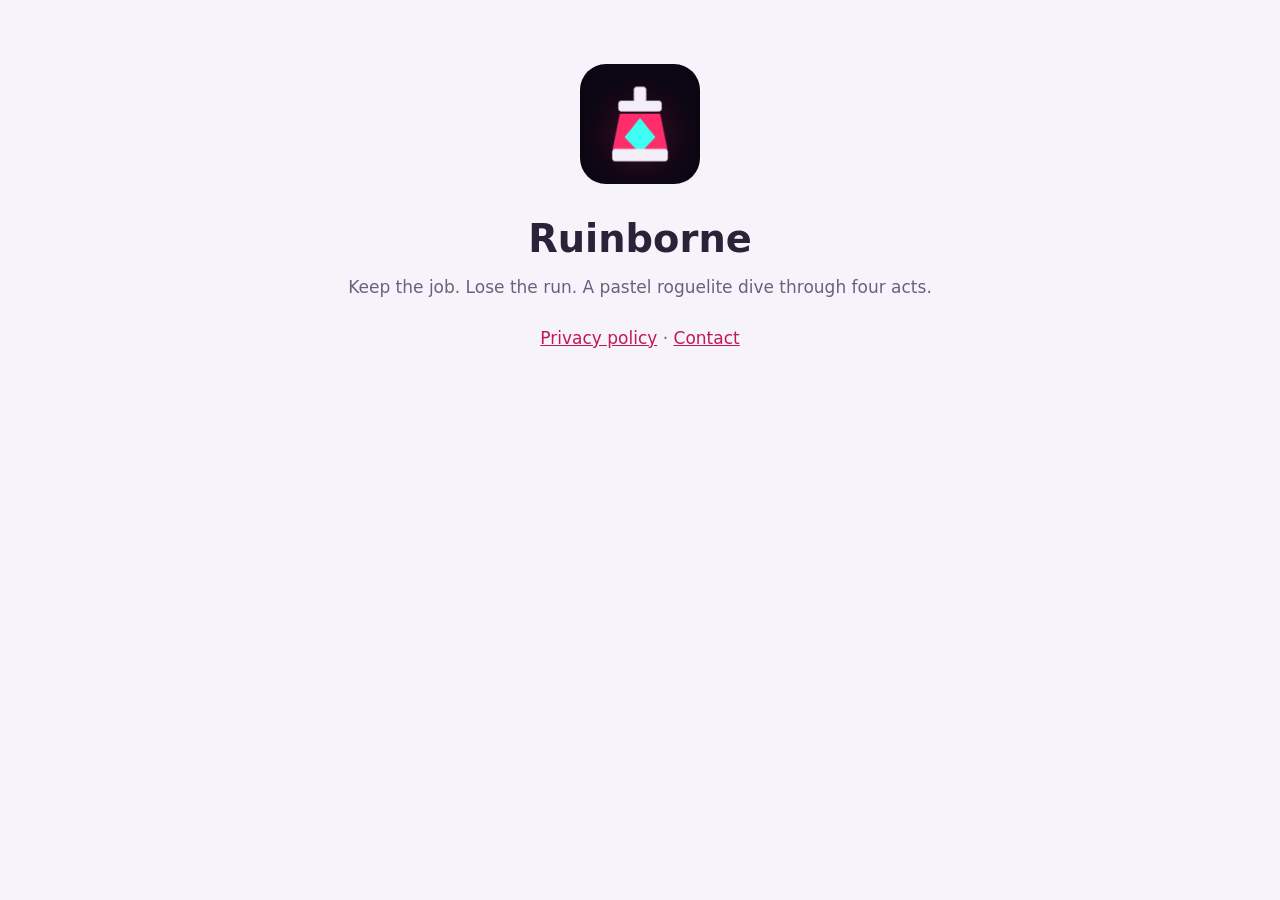
==== index.html @ c43fbe60 "Ruinborne site: landing page and privacy policy Co-Authored-By: Claude Opus 5.5 <noreply@anthropic.c" ====
<!doctype html>
<html lang="en">
<head>
<meta charset="utf-8" />
<meta name="viewport" content="width=device-width, initial-scale=1" />
<title>Ruinborne</title>
<link rel="icon" href="icon.png" />
<style>
  :root { --bg: #f7f3fa; --ink: #2a2238; --soft: #6b6080; --accent: #c2185b; }
  @media (prefers-color-scheme: dark) { :root { --bg: #221c30; --ink: #f4eef8; --soft: #b9adc9; --accent: #ff7aa2; } }
  body { margin: 0; background: var(--bg); color: var(--ink); font: 17px/1.6 system-ui, -apple-system, "Segoe UI", sans-serif; }
  main { max-width: 680px; margin: 0 auto; padding: 64px 16px; text-align: center; }
  img { width: 120px; height: 120px; border-radius: 26px; }
  h1 { font-size: 2.4rem; margin: 16px 0 4px; }
  p { color: var(--soft); margin: 0 0 24px; }
  a { color: var(--accent); }
</style>
</head>
<body>
<main>
  <img src="icon.png" alt="Ruinborne icon" />
  <h1>Ruinborne</h1>
  <p>Keep the job. Lose the run. A pastel roguelite dive through four acts.</p>
  <p><a href="privacy.html">Privacy policy</a> · <a href="mailto:dylthesage@gmail.com">Contact</a></p>
</main>
</body>
</html>
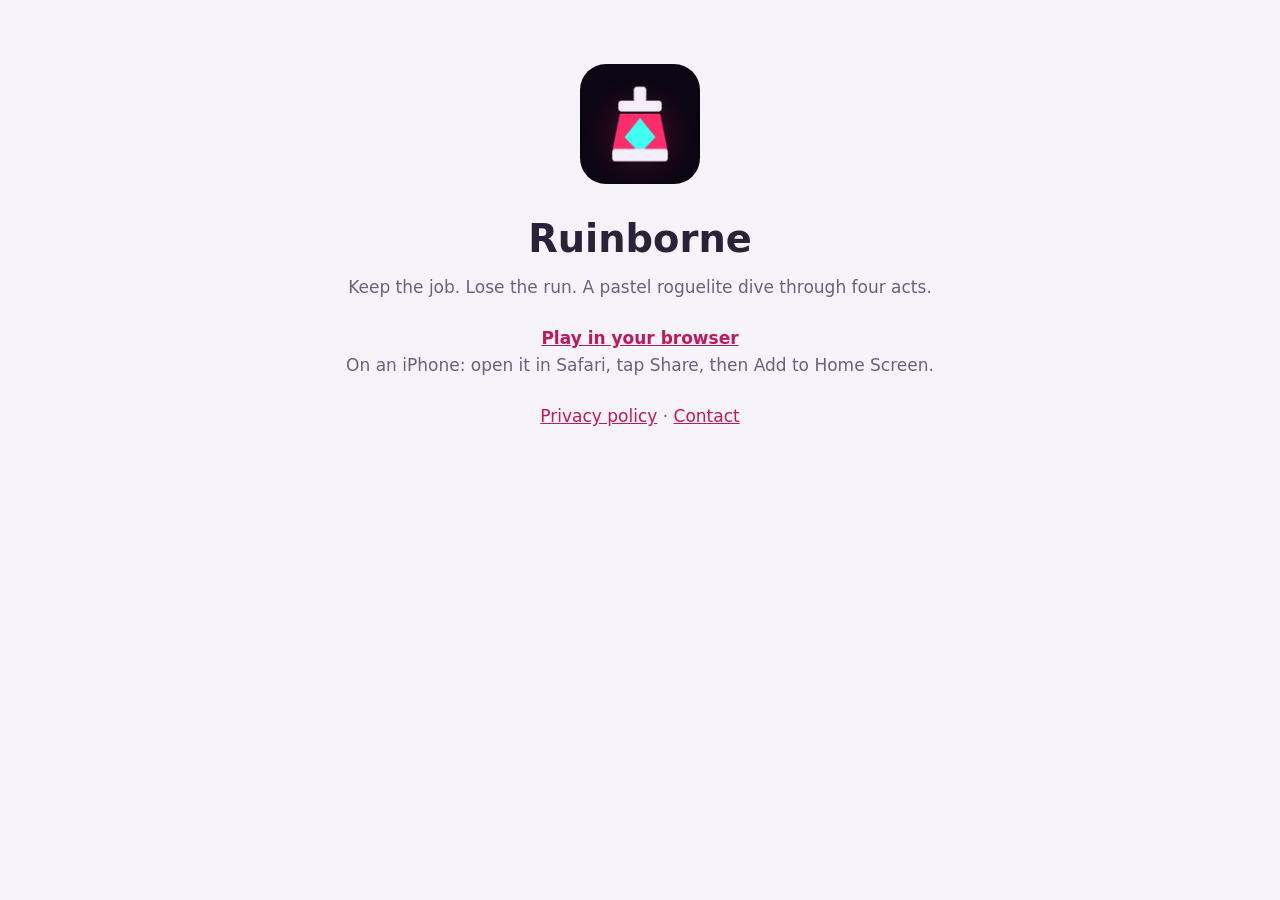
==== commit 57a23e40: "Play Ruinborne in the browser (1.3.0), installable to an iPhone home screen" ====
--- a/index.html
+++ b/index.html
@@ -21,6 +21,7 @@
   <img src="icon.png" alt="Ruinborne icon" />
   <h1>Ruinborne</h1>
   <p>Keep the job. Lose the run. A pastel roguelite dive through four acts.</p>
+  <p><a href="play/"><strong>Play in your browser</strong></a><br />On an iPhone: open it in Safari, tap Share, then Add to Home Screen.</p>
   <p><a href="privacy.html">Privacy policy</a> · <a href="mailto:dylthesage@gmail.com">Contact</a></p>
 </main>
 </body>
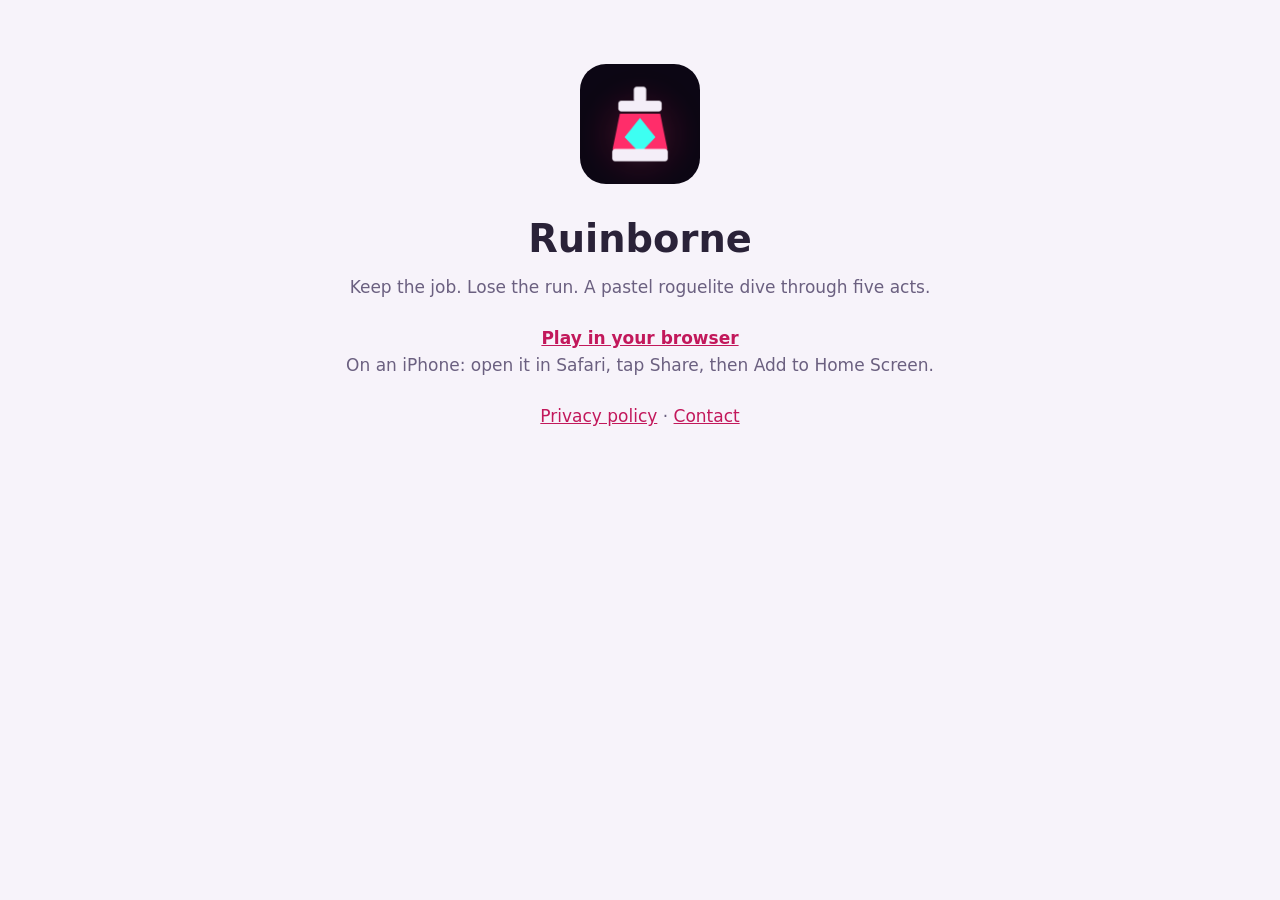
==== commit 0cb30f47: "Fix act count on landing page (four -> five)" ====
--- a/index.html
+++ b/index.html
@@ -20,7 +20,7 @@
 <main>
   <img src="icon.png" alt="Ruinborne icon" />
   <h1>Ruinborne</h1>
-  <p>Keep the job. Lose the run. A pastel roguelite dive through four acts.</p>
+  <p>Keep the job. Lose the run. A pastel roguelite dive through five acts.</p>
   <p><a href="play/"><strong>Play in your browser</strong></a><br />On an iPhone: open it in Safari, tap Share, then Add to Home Screen.</p>
   <p><a href="privacy.html">Privacy policy</a> · <a href="mailto:dylthesage@gmail.com">Contact</a></p>
 </main>
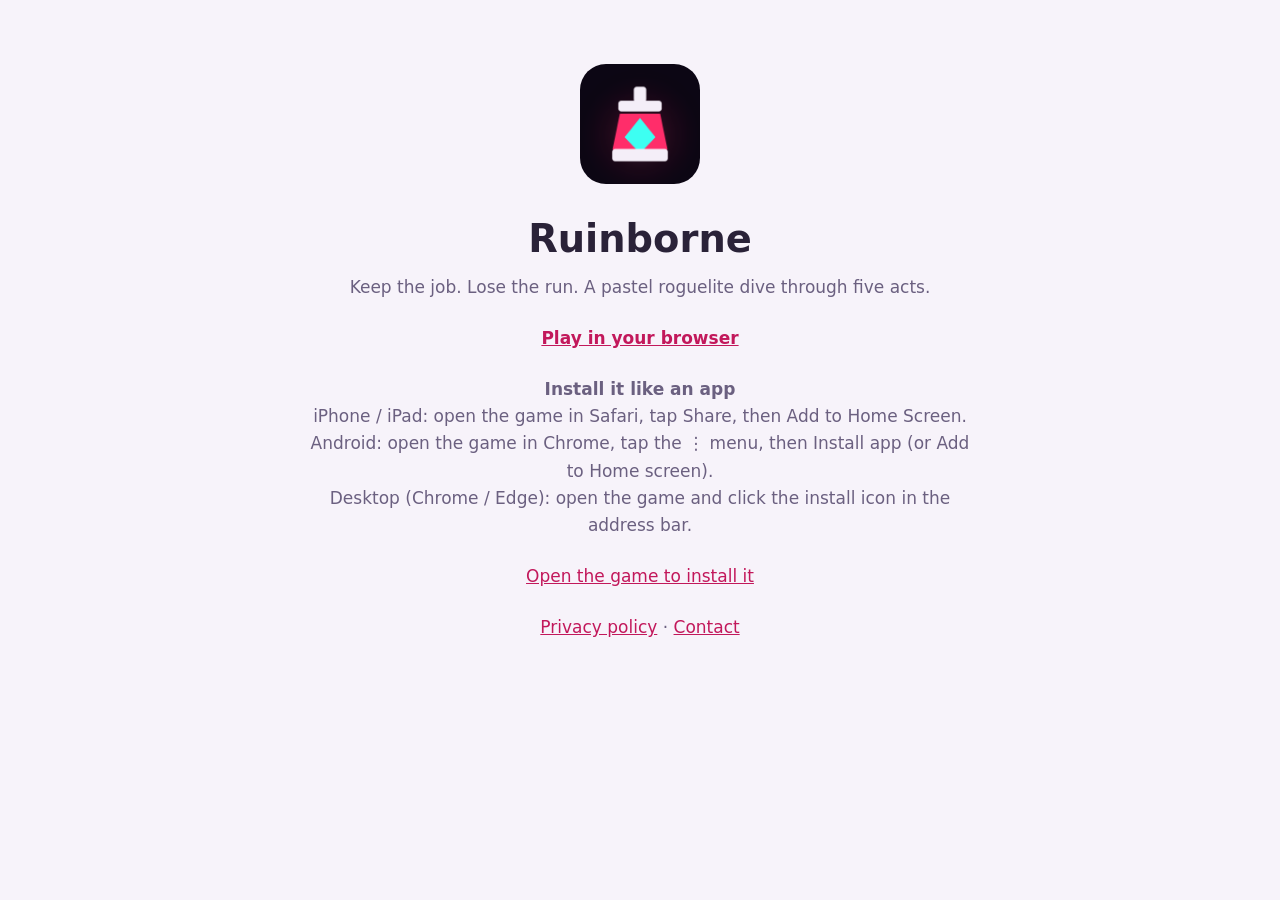
==== commit e407d118: "Web polish: versioned SW cache with cleanup, web privacy section, SEO/OG meta, install info, PWA ico" ====
--- a/index.html
+++ b/index.html
@@ -3,11 +3,26 @@
 <head>
 <meta charset="utf-8" />
 <meta name="viewport" content="width=device-width, initial-scale=1" />
+<meta name="theme-color" content="#2c283c" />
 <title>Ruinborne</title>
+<meta name="description" content="Keep the job. Lose the run. A pastel roguelite dive through five acts. Play free in your browser." />
+<link rel="canonical" href="https://dylan3737.github.io/ruinborne-site/" />
+<meta property="og:type" content="website" />
+<meta property="og:site_name" content="Ruinborne" />
+<meta property="og:title" content="Ruinborne" />
+<meta property="og:description" content="Keep the job. Lose the run. A pastel roguelite dive through five acts. Play free in your browser." />
+<meta property="og:url" content="https://dylan3737.github.io/ruinborne-site/" />
+<meta property="og:image" content="https://dylan3737.github.io/ruinborne-site/icon.png" />
+<meta property="og:image:width" content="512" />
+<meta property="og:image:height" content="512" />
+<meta name="twitter:card" content="summary" />
+<meta name="twitter:title" content="Ruinborne" />
+<meta name="twitter:description" content="Keep the job. Lose the run. A pastel roguelite dive through five acts. Play free in your browser." />
+<meta name="twitter:image" content="https://dylan3737.github.io/ruinborne-site/icon.png" />
 <link rel="icon" href="icon.png" />
 <style>
   :root { --bg: #f7f3fa; --ink: #2a2238; --soft: #6b6080; --accent: #c2185b; }
-  @media (prefers-color-scheme: dark) { :root { --bg: #221c30; --ink: #f4eef8; --soft: #b9adc9; --accent: #ff7aa2; } }
+  @media (prefers-color-scheme: dark) { :root { --bg: #2c283c; --ink: #f4eef8; --soft: #b9adc9; --accent: #ff7aa2; } }
   body { margin: 0; background: var(--bg); color: var(--ink); font: 17px/1.6 system-ui, -apple-system, "Segoe UI", sans-serif; }
   main { max-width: 680px; margin: 0 auto; padding: 64px 16px; text-align: center; }
   img { width: 120px; height: 120px; border-radius: 26px; }
@@ -21,7 +36,12 @@
   <img src="icon.png" alt="Ruinborne icon" />
   <h1>Ruinborne</h1>
   <p>Keep the job. Lose the run. A pastel roguelite dive through five acts.</p>
-  <p><a href="play/"><strong>Play in your browser</strong></a><br />On an iPhone: open it in Safari, tap Share, then Add to Home Screen.</p>
+  <p><a href="play/"><strong>Play in your browser</strong></a></p>
+  <p><strong>Install it like an app</strong><br />
+    iPhone / iPad: open the game in Safari, tap Share, then Add to Home Screen.<br />
+    Android: open the game in Chrome, tap the ⋮ menu, then Install app (or Add to Home screen).<br />
+    Desktop (Chrome / Edge): open the game and click the install icon in the address bar.</p>
+  <p><a href="play/">Open the game to install it</a></p>
   <p><a href="privacy.html">Privacy policy</a> · <a href="mailto:dylthesage@gmail.com">Contact</a></p>
 </main>
 </body>
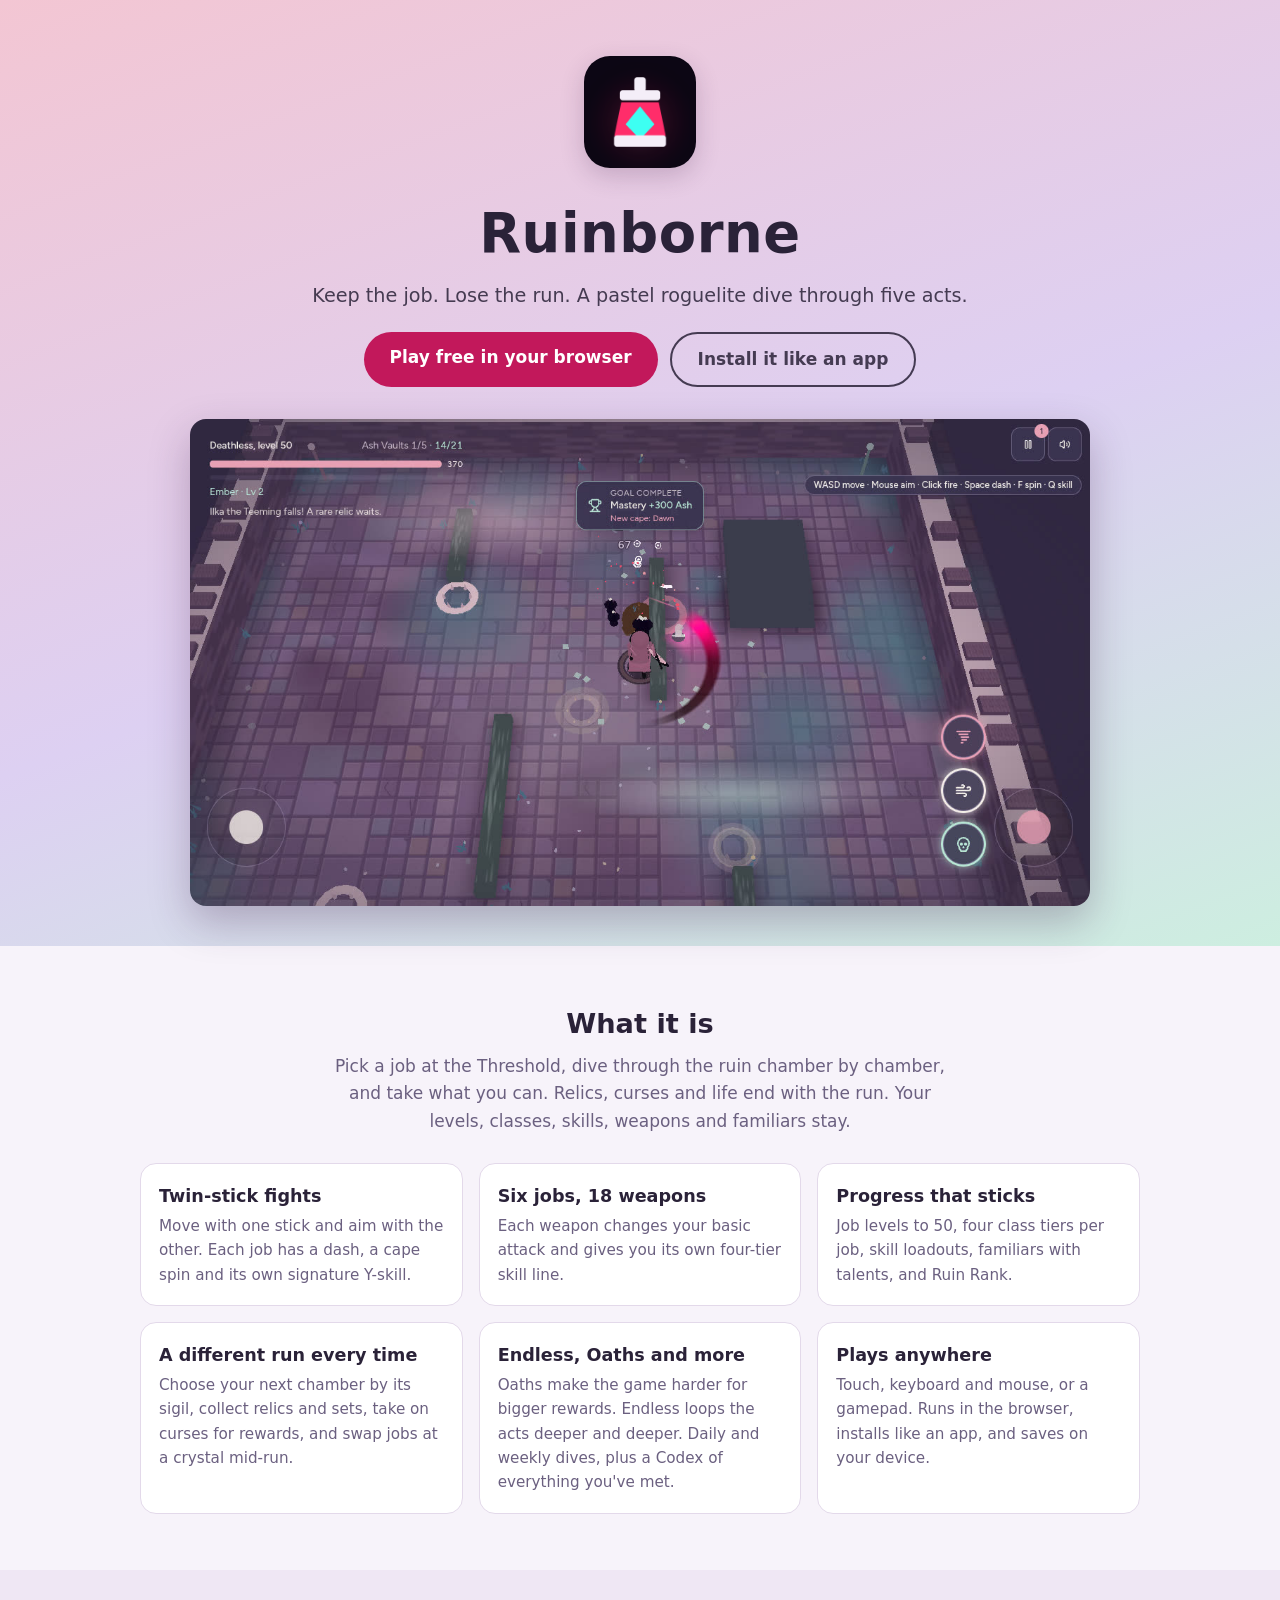
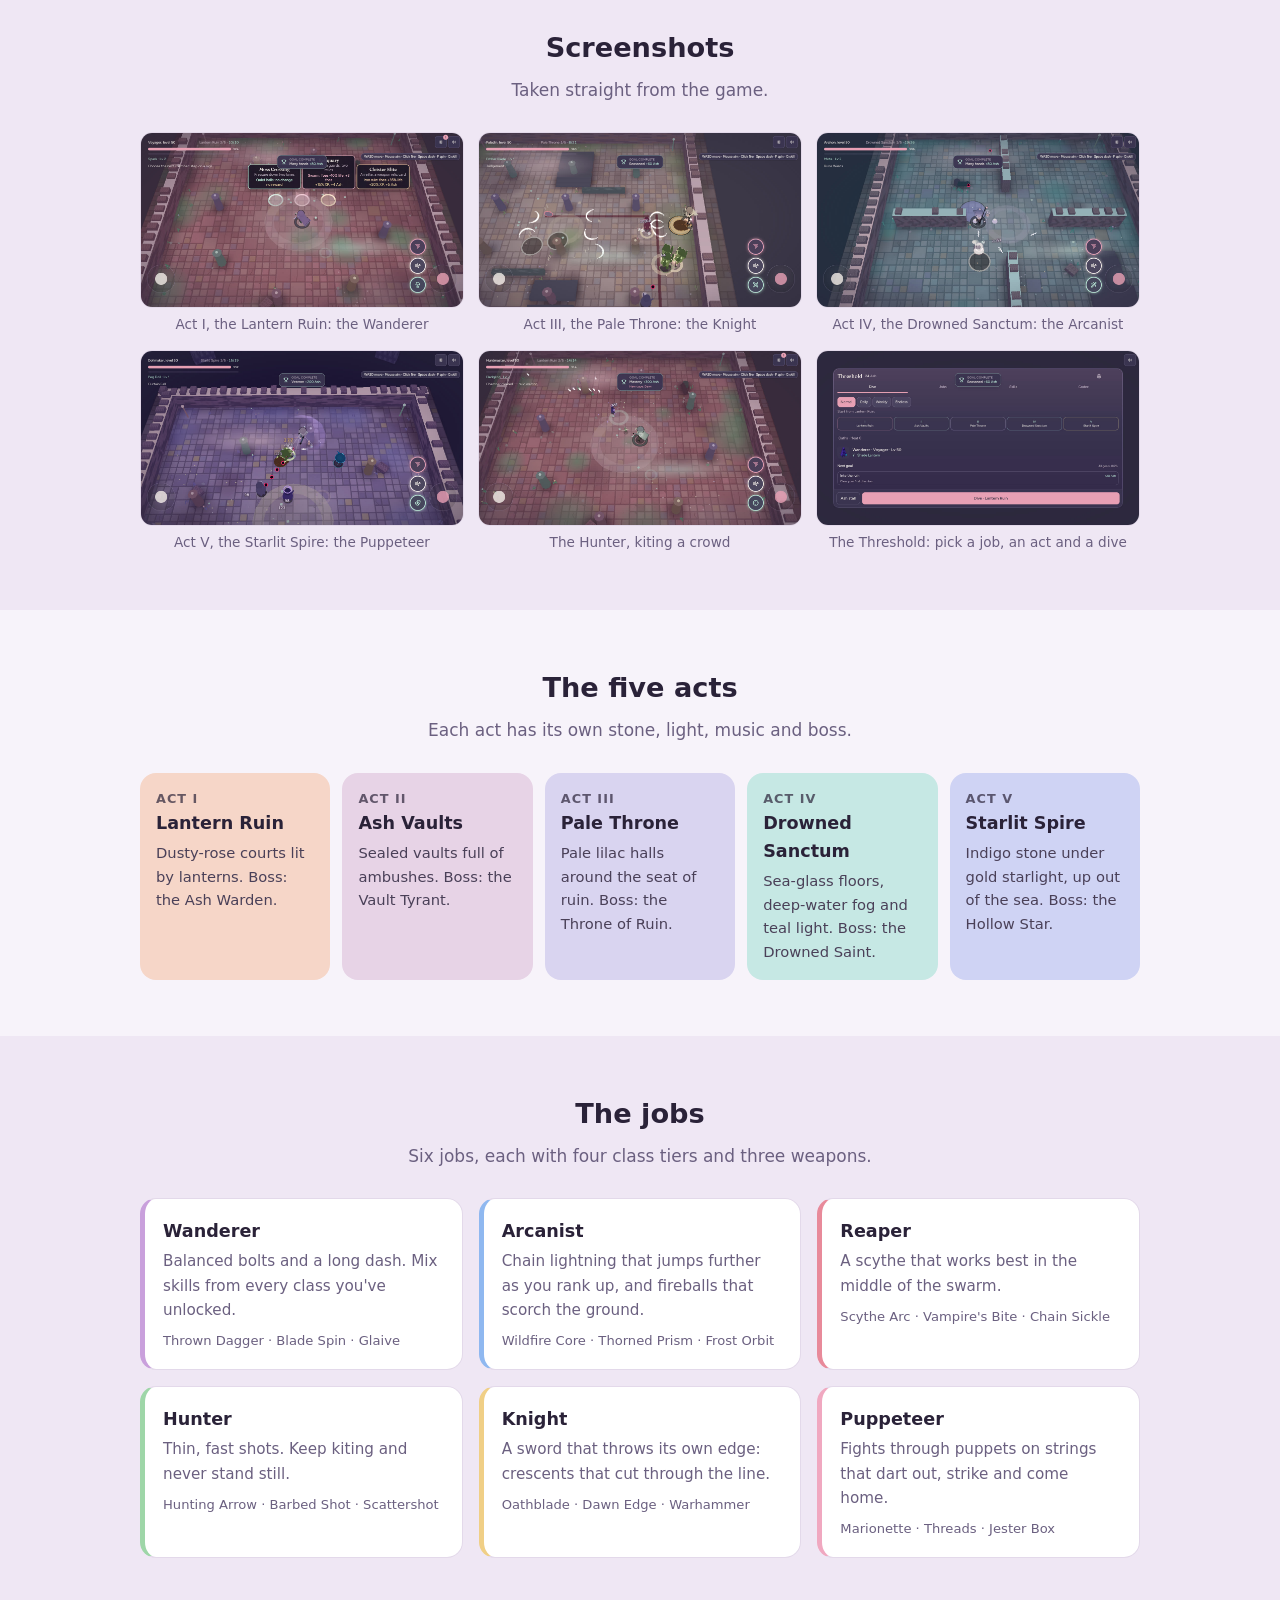
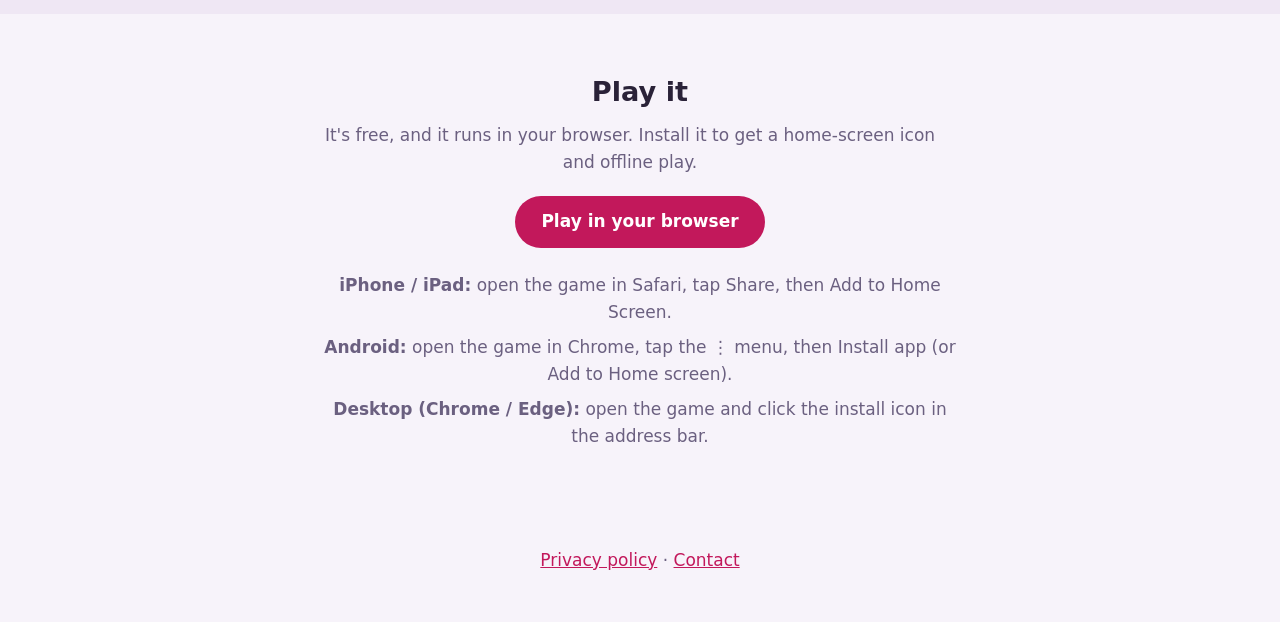
==== commit 3bf9b1b7: "Fuller landing page: hero, real in-game screenshots, features, the five acts, the six jobs, play/ins" ====
--- a/index.html
+++ b/index.html
@@ -21,28 +21,131 @@
 <meta name="twitter:image" content="https://dylan3737.github.io/ruinborne-site/icon.png" />
 <link rel="icon" href="icon.png" />
 <style>
-  :root { --bg: #f7f3fa; --ink: #2a2238; --soft: #6b6080; --accent: #c2185b; }
-  @media (prefers-color-scheme: dark) { :root { --bg: #2c283c; --ink: #f4eef8; --soft: #b9adc9; --accent: #ff7aa2; } }
+  :root { --bg: #f7f3fa; --bg2: #efe7f4; --card: #ffffff; --ink: #2a2238; --soft: #6b6080; --accent: #c2185b; --rose: #f3c6d3; --mint: #cdeee0; --lilac: #ddd0f2; --line: #e3d9ea; }
+  @media (prefers-color-scheme: dark) { :root { --bg: #2c283c; --bg2: #353047; --card: #3b3550; --ink: #f4eef8; --soft: #b9adc9; --accent: #ff7aa2; --rose: #5a3f55; --mint: #35514a; --lilac: #463d63; --line: #4a4360; } }
+  * { box-sizing: border-box; }
   body { margin: 0; background: var(--bg); color: var(--ink); font: 17px/1.6 system-ui, -apple-system, "Segoe UI", sans-serif; }
-  main { max-width: 680px; margin: 0 auto; padding: 64px 16px; text-align: center; }
-  img { width: 120px; height: 120px; border-radius: 26px; }
-  h1 { font-size: 2.4rem; margin: 16px 0 4px; }
-  p { color: var(--soft); margin: 0 0 24px; }
   a { color: var(--accent); }
+  .wrap { max-width: 1040px; margin: 0 auto; padding: 0 20px; }
+  section { padding: 56px 0; }
+  section.alt { background: var(--bg2); }
+  h1 { font-size: clamp(2.4rem, 6vw, 3.4rem); margin: 14px 0 4px; letter-spacing: 0.01em; }
+  h2 { font-size: 1.7rem; margin: 0 0 8px; text-align: center; }
+  h3 { margin: 0 0 4px; font-size: 1.1rem; }
+  p { color: var(--soft); margin: 0 0 16px; }
+  .lead { text-align: center; max-width: 620px; margin: 0 auto 28px; }
+  .hero { text-align: center; padding: 56px 0 40px; background: linear-gradient(160deg, var(--rose), var(--lilac) 55%, var(--mint)); }
+  .hero .icon { width: 112px; height: 112px; border-radius: 26px; box-shadow: 0 8px 24px rgb(60 30 70 / 0.2); }
+  .hero .tag { font-size: 1.2rem; color: var(--ink); opacity: 0.85; }
+  .hero .shot { display: block; width: 100%; height: auto; max-width: 900px; margin: 32px auto 0; border-radius: 16px; box-shadow: 0 16px 40px rgb(60 30 70 / 0.28); }
+  .btns { display: flex; gap: 12px; justify-content: center; flex-wrap: wrap; margin: 20px 0 0; }
+  .btn { display: inline-block; padding: 12px 26px; border-radius: 999px; background: var(--accent); color: #fff; font-weight: 600; text-decoration: none; }
+  .btn.ghost { background: transparent; color: var(--ink); border: 2px solid var(--ink); opacity: 0.85; }
+  .grid { display: grid; gap: 16px; grid-template-columns: repeat(auto-fit, minmax(280px, 1fr)); }
+  .card { background: var(--card); border: 1px solid var(--line); border-radius: 16px; padding: 18px; }
+  .card p { margin: 0; font-size: 0.95rem; }
+  .gallery { display: grid; gap: 14px; grid-template-columns: repeat(auto-fit, minmax(300px, 1fr)); }
+  figure { margin: 0; }
+  figure img { width: 100%; height: auto; display: block; border-radius: 12px; border: 1px solid var(--line); }
+  figcaption { font-size: 0.85rem; color: var(--soft); margin-top: 6px; text-align: center; }
+  .acts { display: grid; gap: 12px; grid-template-columns: repeat(auto-fit, minmax(180px, 1fr)); }
+  .act { border-radius: 16px; padding: 16px; color: #2a2238; }
+  .act b { display: block; font-size: 0.8rem; letter-spacing: 0.08em; text-transform: uppercase; opacity: 0.7; }
+  .act h3 { color: #2a2238; }
+  .act p { color: #4a4058; margin: 0; font-size: 0.92rem; }
+  .a1 { background: #f6d6c8; } .a2 { background: #e7d3e6; } .a3 { background: #d9d4f0; } .a4 { background: #c6e8e4; } .a5 { background: #cfd3f4; }
+  .job { border-left: 5px solid var(--c); }
+  .job small { display: block; color: var(--soft); font-size: 0.82rem; margin-top: 8px; }
+  .install p { margin: 0 0 8px; }
+  footer { text-align: center; padding: 32px 0 48px; color: var(--soft); }
 </style>
 </head>
 <body>
-<main>
-  <img src="icon.png" alt="Ruinborne icon" />
-  <h1>Ruinborne</h1>
-  <p>Keep the job. Lose the run. A pastel roguelite dive through five acts.</p>
-  <p><a href="play/"><strong>Play in your browser</strong></a></p>
-  <p><strong>Install it like an app</strong><br />
-    iPhone / iPad: open the game in Safari, tap Share, then Add to Home Screen.<br />
-    Android: open the game in Chrome, tap the ⋮ menu, then Install app (or Add to Home screen).<br />
-    Desktop (Chrome / Edge): open the game and click the install icon in the address bar.</p>
-  <p><a href="play/">Open the game to install it</a></p>
-  <p><a href="privacy.html">Privacy policy</a> · <a href="mailto:dylthesage@gmail.com">Contact</a></p>
-</main>
+<header class="hero">
+  <div class="wrap">
+    <img class="icon" src="icon.png" alt="Ruinborne icon" />
+    <h1>Ruinborne</h1>
+    <p class="tag">Keep the job. Lose the run. A pastel roguelite dive through five acts.</p>
+    <div class="btns">
+      <a class="btn" href="play/">Play free in your browser</a>
+      <a class="btn ghost" href="#install">Install it like an app</a>
+    </div>
+    <img class="shot" src="screens/act2-reaper.jpg" width="1280" height="720" alt="A Reaper fighting a swarm in the Ash Vaults" />
+  </div>
+</header>
+
+<section>
+  <div class="wrap">
+    <h2>What it is</h2>
+    <p class="lead">Pick a job at the Threshold, dive through the ruin chamber by chamber, and take what you can. Relics, curses and life end with the run. Your levels, classes, skills, weapons and familiars stay.</p>
+    <div class="grid">
+      <div class="card"><h3>Twin-stick fights</h3><p>Move with one stick and aim with the other. Each job has a dash, a cape spin and its own signature Y-skill.</p></div>
+      <div class="card"><h3>Six jobs, 18 weapons</h3><p>Each weapon changes your basic attack and gives you its own four-tier skill line.</p></div>
+      <div class="card"><h3>Progress that sticks</h3><p>Job levels to 50, four class tiers per job, skill loadouts, familiars with talents, and Ruin Rank.</p></div>
+      <div class="card"><h3>A different run every time</h3><p>Choose your next chamber by its sigil, collect relics and sets, take on curses for rewards, and swap jobs at a crystal mid-run.</p></div>
+      <div class="card"><h3>Endless, Oaths and more</h3><p>Oaths make the game harder for bigger rewards. Endless loops the acts deeper and deeper. Daily and weekly dives, plus a Codex of everything you've met.</p></div>
+      <div class="card"><h3>Plays anywhere</h3><p>Touch, keyboard and mouse, or a gamepad. Runs in the browser, installs like an app, and saves on your device.</p></div>
+    </div>
+  </div>
+</section>
+
+<section class="alt">
+  <div class="wrap">
+    <h2>Screenshots</h2>
+    <p class="lead">Taken straight from the game.</p>
+    <div class="gallery">
+      <figure><img src="screens/act1-wanderer.jpg" width="1280" height="720" loading="lazy" alt="The Wanderer in the Lantern Ruin" /><figcaption>Act I, the Lantern Ruin: the Wanderer</figcaption></figure>
+      <figure><img src="screens/act3-knight.jpg" width="1280" height="720" loading="lazy" alt="The Knight in the Pale Throne" /><figcaption>Act III, the Pale Throne: the Knight</figcaption></figure>
+      <figure><img src="screens/act4-arcanist.jpg" width="1280" height="720" loading="lazy" alt="The Arcanist in the Drowned Sanctum" /><figcaption>Act IV, the Drowned Sanctum: the Arcanist</figcaption></figure>
+      <figure><img src="screens/act5-puppeteer.jpg" width="1280" height="720" loading="lazy" alt="The Puppeteer in the Starlit Spire" /><figcaption>Act V, the Starlit Spire: the Puppeteer</figcaption></figure>
+      <figure><img src="screens/act1-hunter.jpg" width="1280" height="720" loading="lazy" alt="The Hunter kiting a crowd" /><figcaption>The Hunter, kiting a crowd</figcaption></figure>
+      <figure><img src="screens/hub.jpg" width="1280" height="720" loading="lazy" alt="The Threshold, where you pick your job and dive" /><figcaption>The Threshold: pick a job, an act and a dive</figcaption></figure>
+    </div>
+  </div>
+</section>
+
+<section>
+  <div class="wrap">
+    <h2>The five acts</h2>
+    <p class="lead">Each act has its own stone, light, music and boss.</p>
+    <div class="acts">
+      <div class="act a1"><b>Act I</b><h3>Lantern Ruin</h3><p>Dusty-rose courts lit by lanterns. Boss: the Ash Warden.</p></div>
+      <div class="act a2"><b>Act II</b><h3>Ash Vaults</h3><p>Sealed vaults full of ambushes. Boss: the Vault Tyrant.</p></div>
+      <div class="act a3"><b>Act III</b><h3>Pale Throne</h3><p>Pale lilac halls around the seat of ruin. Boss: the Throne of Ruin.</p></div>
+      <div class="act a4"><b>Act IV</b><h3>Drowned Sanctum</h3><p>Sea-glass floors, deep-water fog and teal light. Boss: the Drowned Saint.</p></div>
+      <div class="act a5"><b>Act V</b><h3>Starlit Spire</h3><p>Indigo stone under gold starlight, up out of the sea. Boss: the Hollow Star.</p></div>
+    </div>
+  </div>
+</section>
+
+<section class="alt">
+  <div class="wrap">
+    <h2>The jobs</h2>
+    <p class="lead">Six jobs, each with four class tiers and three weapons.</p>
+    <div class="grid">
+      <div class="card job" style="--c:#c9a0dc"><h3>Wanderer</h3><p>Balanced bolts and a long dash. Mix skills from every class you've unlocked.</p><small>Thrown Dagger · Blade Spin · Glaive</small></div>
+      <div class="card job" style="--c:#8fb8f0"><h3>Arcanist</h3><p>Chain lightning that jumps further as you rank up, and fireballs that scorch the ground.</p><small>Wildfire Core · Thorned Prism · Frost Orbit</small></div>
+      <div class="card job" style="--c:#e88a9a"><h3>Reaper</h3><p>A scythe that works best in the middle of the swarm.</p><small>Scythe Arc · Vampire's Bite · Chain Sickle</small></div>
+      <div class="card job" style="--c:#9ed6a8"><h3>Hunter</h3><p>Thin, fast shots. Keep kiting and never stand still.</p><small>Hunting Arrow · Barbed Shot · Scattershot</small></div>
+      <div class="card job" style="--c:#f0cf86"><h3>Knight</h3><p>A sword that throws its own edge: crescents that cut through the line.</p><small>Oathblade · Dawn Edge · Warhammer</small></div>
+      <div class="card job" style="--c:#f0a8c0"><h3>Puppeteer</h3><p>Fights through puppets on strings that dart out, strike and come home.</p><small>Marionette · Threads · Jester Box</small></div>
+    </div>
+  </div>
+</section>
+
+<section id="install" class="install">
+  <div class="wrap" style="max-width:680px;text-align:center">
+    <h2>Play it</h2>
+    <p class="lead">It's free, and it runs in your browser. Install it to get a home-screen icon and offline play.</p>
+    <div class="btns" style="margin-bottom:24px"><a class="btn" href="play/">Play in your browser</a></div>
+    <p><strong>iPhone / iPad:</strong> open the game in Safari, tap Share, then Add to Home Screen.</p>
+    <p><strong>Android:</strong> open the game in Chrome, tap the ⋮ menu, then Install app (or Add to Home screen).</p>
+    <p><strong>Desktop (Chrome / Edge):</strong> open the game and click the install icon in the address bar.</p>
+  </div>
+</section>
+
+<footer>
+  <a href="privacy.html">Privacy policy</a> · <a href="mailto:dylthesage@gmail.com">Contact</a>
+</footer>
 </body>
 </html>
